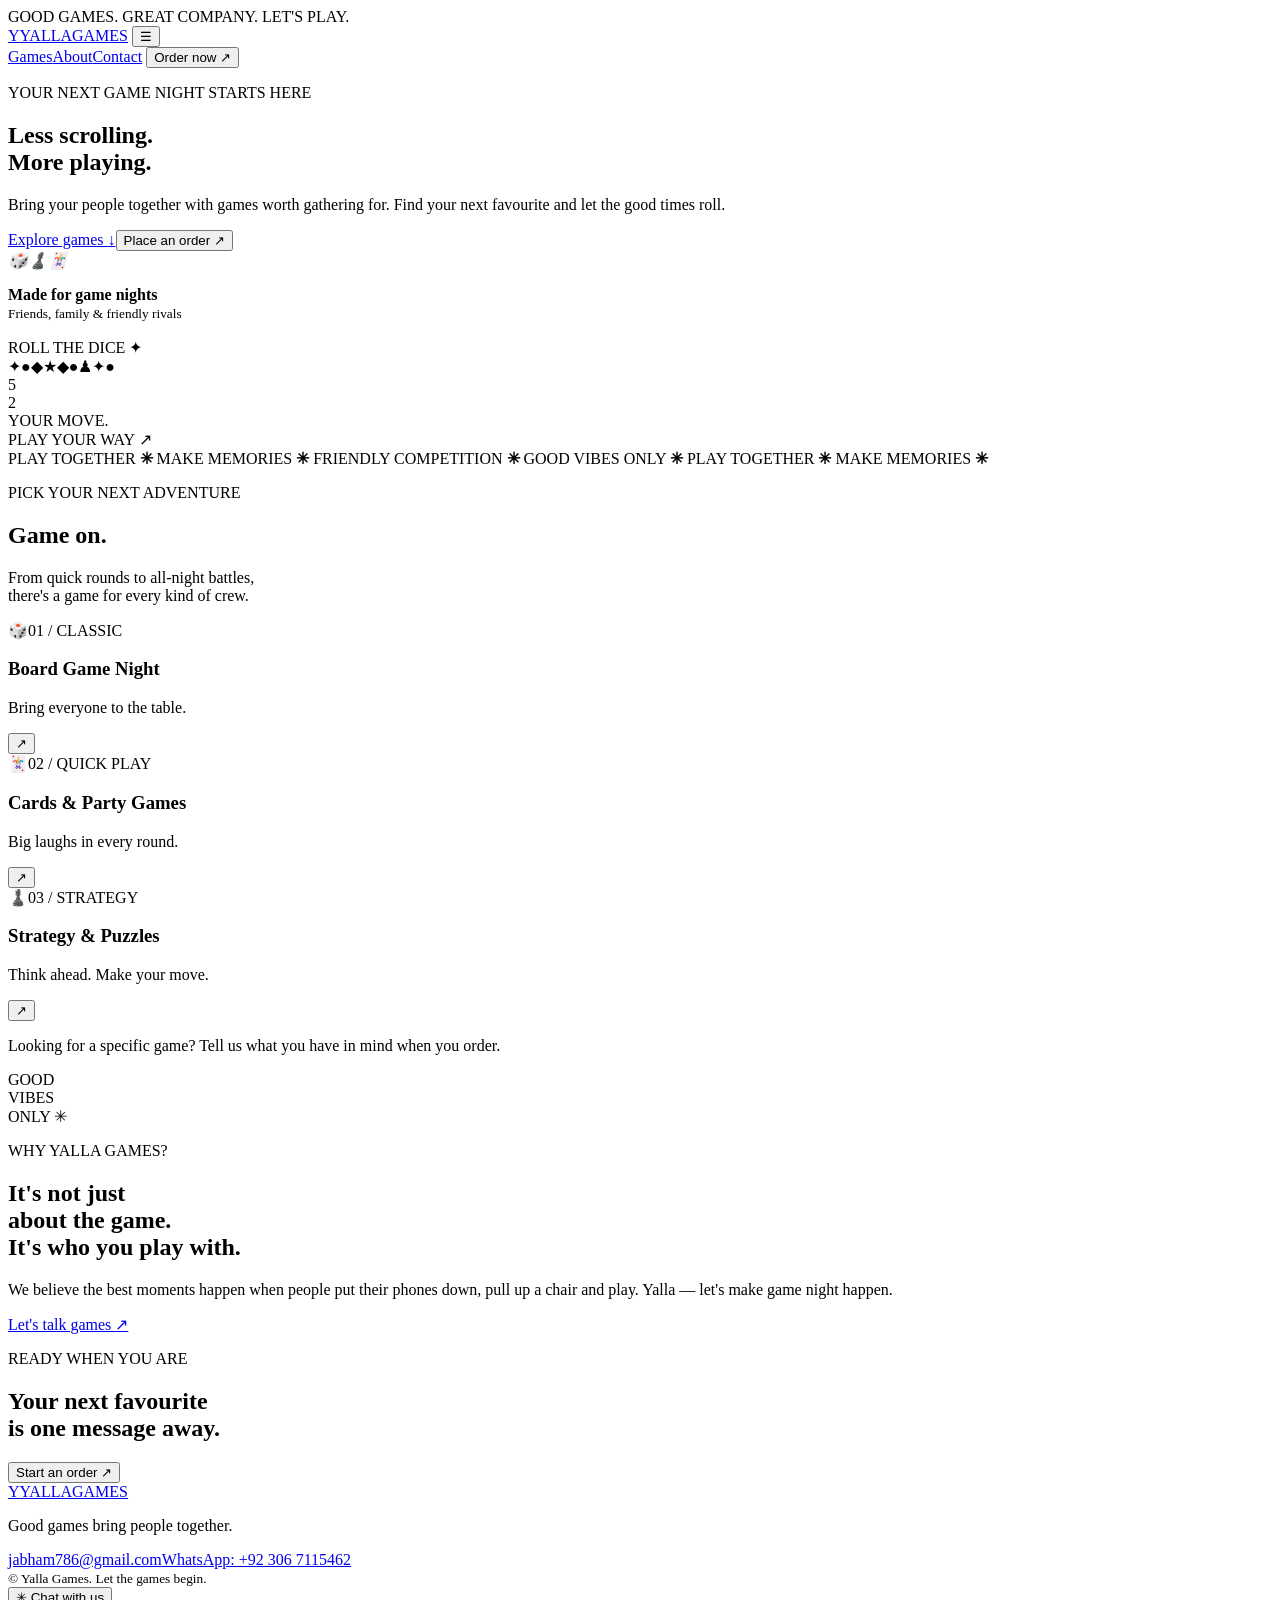
==== index.html @ 692beaf0 "Build responsive Yalla Games storefront and order interface" ====
<!doctype html>
<html lang="en">
<head>
  <meta charset="utf-8">
  <meta name="viewport" content="width=device-width, initial-scale=1">
  <meta name="theme-color" content="#101018">
  <meta name="description" content="Yalla Games — discover board games, connect with friends and place your order directly.">
  <title>Yalla Games — Play Together</title>
  <link rel="preconnect" href="https://fonts.googleapis.com">
  <link rel="preconnect" href="https://fonts.gstatic.com" crossorigin>
  <link href="https://fonts.googleapis.com/css2?family=DM+Sans:wght@400;500;600;700&family=Space+Grotesk:wght@500;600;700&display=swap" rel="stylesheet">
  <link rel="stylesheet" href="styles.css">
  <script src="app.js" defer></script>
</head>
<body>
  <div class="announcement">GOOD GAMES. GREAT COMPANY. <span>LET'S PLAY.</span></div>
  <header class="site-header">
    <a class="brand" href="#home" aria-label="Yalla Games home"><span class="brand-mark">Y</span><span>YALLA<span class="brand-light">GAMES</span></span></a>
    <button class="menu-toggle" id="menuToggle" aria-label="Toggle navigation" aria-expanded="false">☰</button>
    <nav class="nav-links" id="navLinks">
      <a href="#games">Games</a><a href="#about">About</a><a href="#contact">Contact</a>
      <button class="button button-small" data-order="General order">Order now <span>↗</span></button>
    </nav>
  </header>

  <main>
    <section class="hero" id="home">
      <div class="hero-copy">
        <p class="eyebrow"><span class="pulse"></span> YOUR NEXT GAME NIGHT STARTS HERE</p>
        <h1>Less scrolling.<br><span>More playing.</span></h1>
        <p class="hero-text">Bring your people together with games worth gathering for. Find your next favourite and let the good times roll.</p>
        <div class="hero-actions"><a class="button" href="#games">Explore games <span>↓</span></a><button class="button button-ghost" data-order="General order">Place an order <span>↗</span></button></div>
        <div class="hero-proof"><div class="avatar-stack"><i>🎲</i><i>♟️</i><i>🃏</i></div><p><strong>Made for game nights</strong><br><small>Friends, family & friendly rivals</small></p></div>
      </div>
      <div class="hero-art" aria-label="Board game inspired illustration">
        <div class="art-glow"></div><div class="floating-tag tag-top">ROLL THE DICE ✦</div>
        <div class="game-board"><div class="board-grid"><span>✦</span><span>●</span><span>◆</span><span>★</span><span>◆</span><span>●</span><span>♟</span><span>✦</span><span>●</span></div><div class="dice dice-one">5</div><div class="dice dice-two">2</div><div class="board-caption">YOUR MOVE.</div></div>
        <div class="floating-tag tag-bottom">PLAY YOUR WAY ↗</div>
      </div>
    </section>

    <section class="ticker" aria-label="Yalla Games highlights"><div>PLAY TOGETHER <b>✳</b> MAKE MEMORIES <b>✳</b> FRIENDLY COMPETITION <b>✳</b> GOOD VIBES ONLY <b>✳</b> PLAY TOGETHER <b>✳</b> MAKE MEMORIES <b>✳</b></div></section>

    <section class="section games-section" id="games">
      <div class="section-heading"><div><p class="eyebrow">PICK YOUR NEXT ADVENTURE</p><h2>Game on<span>.</span></h2></div><p>From quick rounds to all-night battles,<br>there's a game for every kind of crew.</p></div>
      <div class="game-grid">
        <article class="game-card game-purple"><div class="game-visual"><span class="visual-symbol">🎲</span><span class="visual-label">01 / CLASSIC</span></div><div class="game-info"><div><h3>Board Game Night</h3><p>Bring everyone to the table.</p></div><button class="round-arrow" data-order="Board Game Night" aria-label="Order Board Game Night">↗</button></div></article>
        <article class="game-card game-orange"><div class="game-visual"><span class="visual-symbol">🃏</span><span class="visual-label">02 / QUICK PLAY</span></div><div class="game-info"><div><h3>Cards & Party Games</h3><p>Big laughs in every round.</p></div><button class="round-arrow" data-order="Cards & Party Games" aria-label="Order Cards and Party Games">↗</button></div></article>
        <article class="game-card game-green"><div class="game-visual"><span class="visual-symbol">♟️</span><span class="visual-label">03 / STRATEGY</span></div><div class="game-info"><div><h3>Strategy & Puzzles</h3><p>Think ahead. Make your move.</p></div><button class="round-arrow" data-order="Strategy & Puzzles" aria-label="Order Strategy and Puzzles">↗</button></div></article>
      </div>
      <p class="catalog-note">Looking for a specific game? Tell us what you have in mind when you order.</p>
    </section>

    <section class="about-section" id="about"><div class="about-stamp">GOOD<br>VIBES<br>ONLY ✳</div><div><p class="eyebrow">WHY YALLA GAMES?</p><h2>It's not just<br>about the game.<br><span>It's who you play with.</span></h2><p class="about-copy">We believe the best moments happen when people put their phones down, pull up a chair and play. Yalla — let's make game night happen.</p><a class="text-link" href="#contact">Let's talk games <span>↗</span></a></div></section>

    <section class="order-banner" id="contact"><div><p class="eyebrow">READY WHEN YOU ARE</p><h2>Your next favourite<br>is one message away.</h2></div><button class="button button-light" data-order="General order">Start an order <span>↗</span></button></section>
  </main>

  <footer class="footer"><a class="brand" href="#home"><span class="brand-mark">Y</span><span>YALLA<span class="brand-light">GAMES</span></span></a><p>Good games bring people together.</p><div class="footer-contact"><a href="mailto:jabham786@gmail.com">jabham786@gmail.com</a><a href="https://wa.me/923067115462" target="_blank" rel="noopener noreferrer">WhatsApp: +92 306 7115462</a></div><small>© <span id="year"></span> Yalla Games. Let the games begin.</small></footer>

  <div class="modal-backdrop" id="orderModal" hidden>
    <section class="order-modal" role="dialog" aria-modal="true" aria-labelledby="orderTitle">
      <button class="modal-close" id="closeModal" aria-label="Close order form">×</button>
      <p class="eyebrow">LET'S GET YOUR ORDER STARTED</p><h2 id="orderTitle">Make your move<span>.</span></h2>
      <p class="modal-intro">Share a few details. We'll prepare your order message for WhatsApp so our team can confirm availability and pricing.</p>
      <form id="orderForm">
        <label for="customerName">Your name</label><input id="customerName" name="name" autocomplete="name" required placeholder="Enter your name">
        <label for="customerPhone">Your WhatsApp number</label><input id="customerPhone" name="phone" autocomplete="tel" required placeholder="+92 3XX XXXXXXX">
        <label for="gameChoice">What would you like?</label><input id="gameChoice" name="game" required placeholder="Game or product name">
        <div class="form-row"><div><label for="quantity">Quantity</label><input id="quantity" name="quantity" type="number" min="1" max="99" value="1" required></div><div><label for="emailAddress">Email (optional)</label><input id="emailAddress" name="email" type="email" placeholder="you@example.com"></div></div>
        <label for="orderNotes">Extra details (optional)</label><textarea id="orderNotes" name="notes" rows="3" placeholder="Any preferences or questions?"></textarea>
        <button class="button form-submit" type="submit">Continue to WhatsApp <span>↗</span></button>
        <p class="form-footnote">No payment is taken here. Your order is not confirmed until Yalla Games replies.</p>
      </form>
    </section>
  </div>

  <aside class="chat-widget" aria-label="Yalla Order Assistant">
    <div class="chat-panel" id="chatPanel" hidden>
      <div class="chat-header"><div class="chat-avatar">Y</div><div><strong>Yalla Order Assistant</strong><small><span class="online-dot"></span> Here to help</small></div><button id="chatClose" aria-label="Close chat">×</button></div>
      <div class="chat-messages" id="chatMessages" aria-live="polite"><div class="message assistant">Hey there! 👋 Welcome to Yalla Games. Looking for a game, or ready to place an order?</div></div>
      <div class="chat-suggestions"><button data-chat="I want to place an order">Place an order</button><button data-chat="How do I contact you?">Contact details</button></div>
      <form id="chatForm" class="chat-input"><input id="chatInput" aria-label="Type your message" placeholder="Type a message..." autocomplete="off"><button aria-label="Send message">➤</button></form>
    </div>
    <button class="chat-launcher" id="chatLauncher" aria-expanded="false"><span>✳</span> Chat with us</button>
  </aside>
</body>
</html>
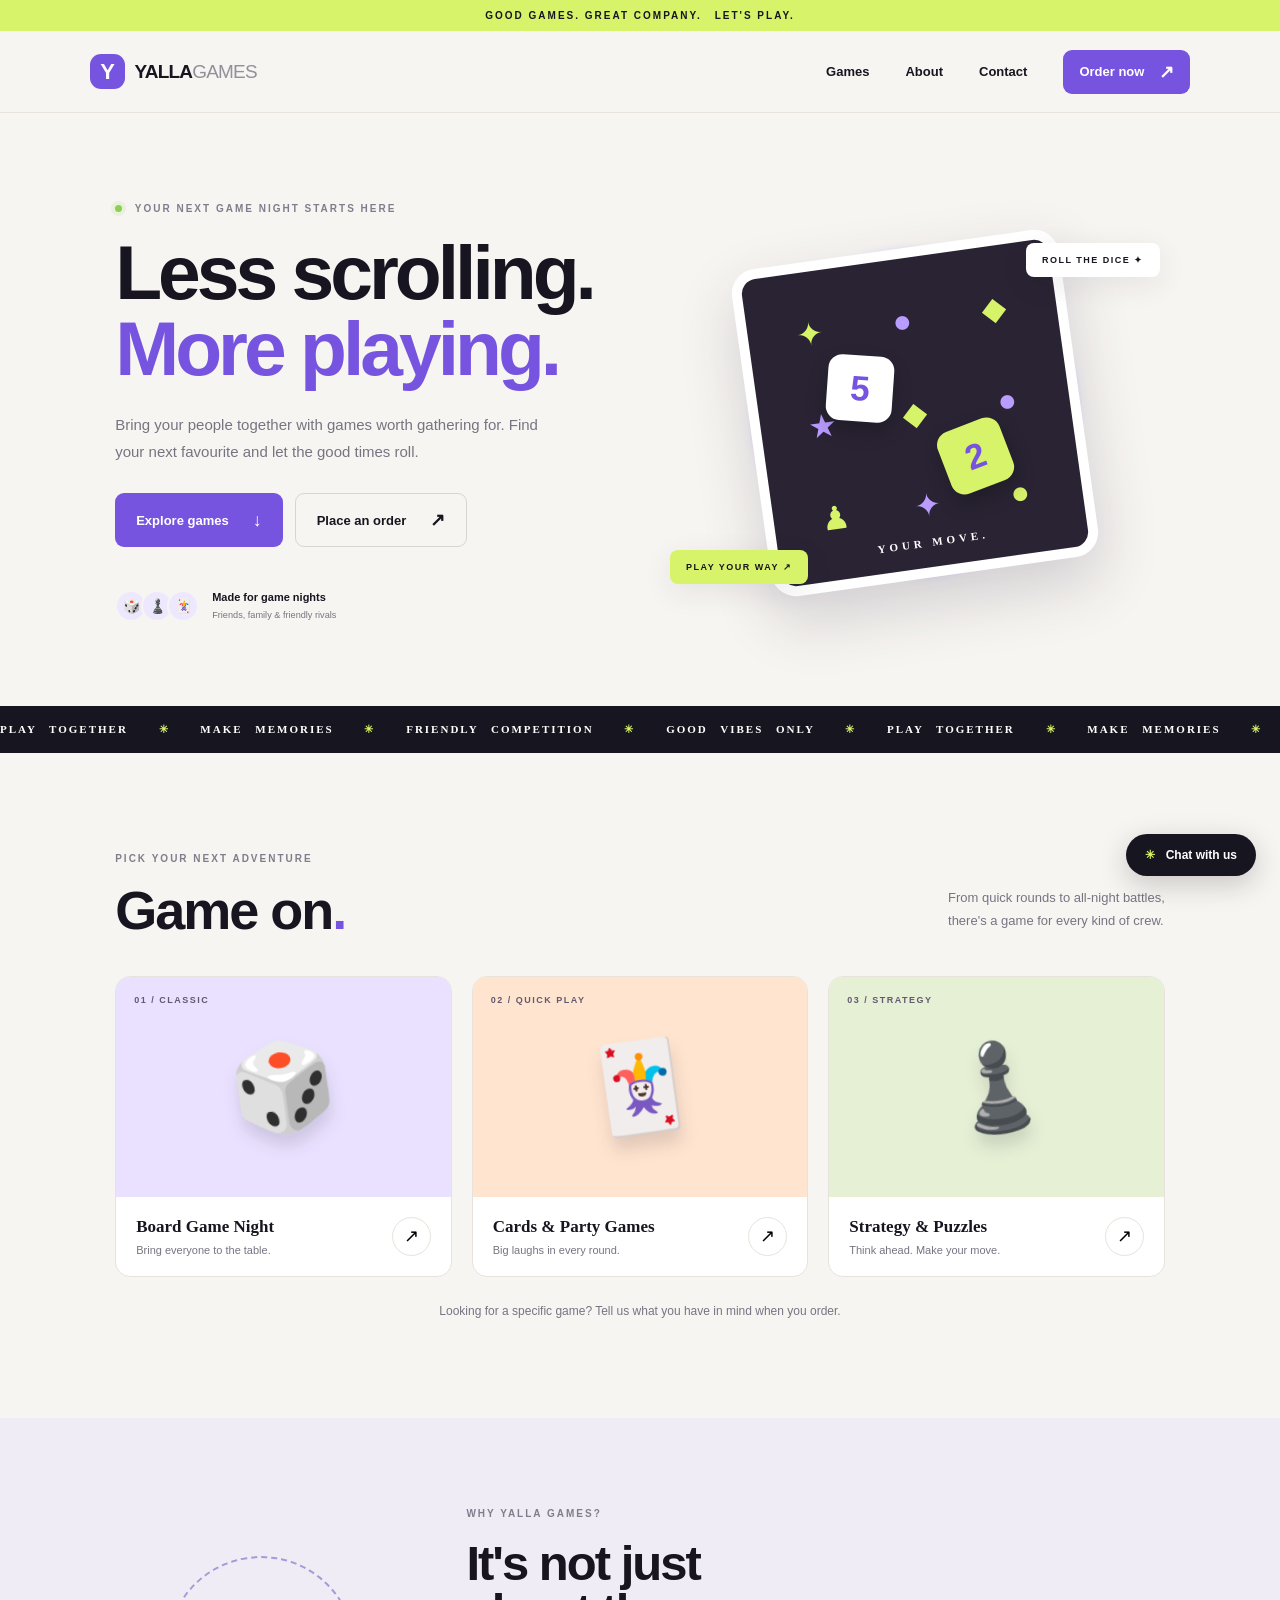
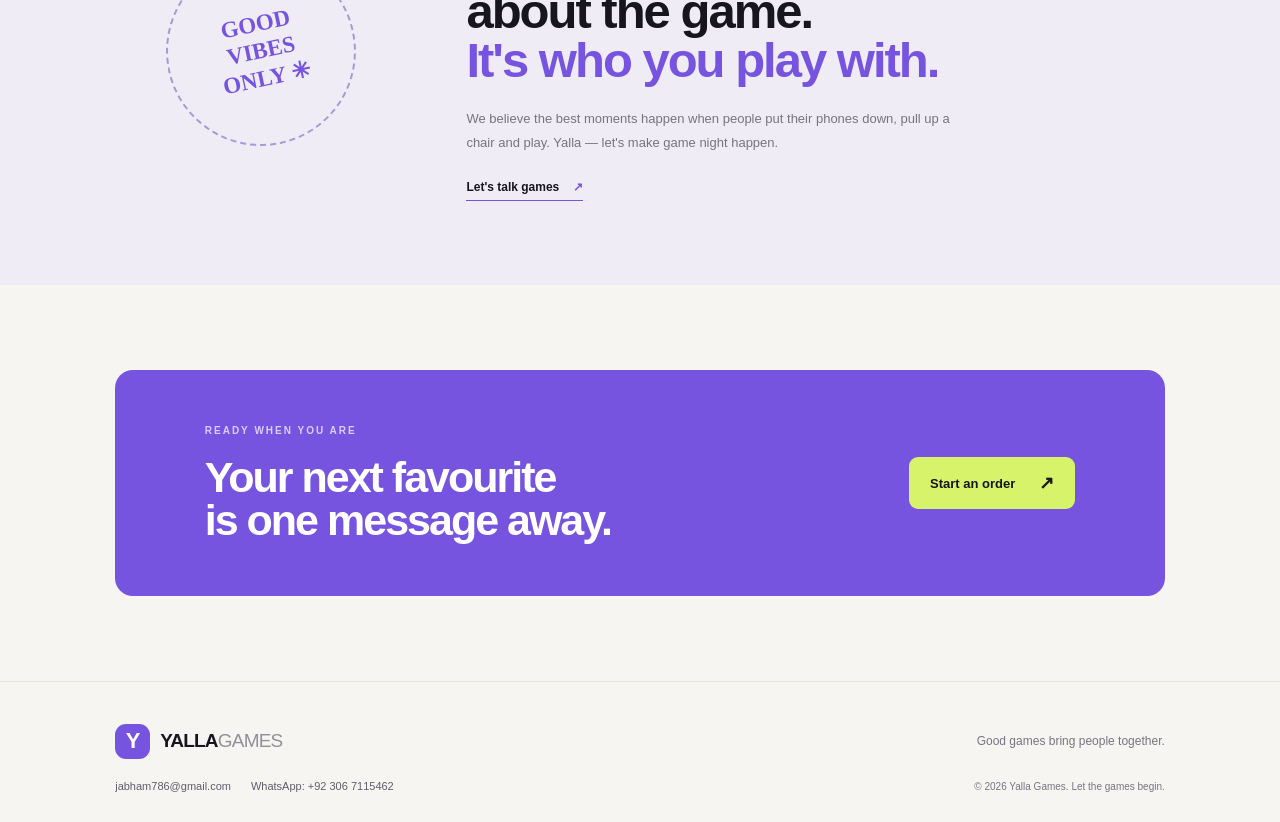
==== commit 9b435065: "Add customer order tracking and backend result UI" ====
--- a/index.html
+++ b/index.html
@@ -72,6 +72,17 @@
         <button class="button form-submit" type="submit">Continue to WhatsApp <span>↗</span></button>
         <p class="form-footnote">No payment is taken here. Your order is not confirmed until Yalla Games replies.</p>
       </form>
+      <div id="orderResult" class="order-result" role="status" hidden></div>
+      <div class="status-check">
+        <h3>Already placed an order?</h3>
+        <p>Use your order reference and private access token to check its latest status.</p>
+        <form id="statusForm">
+          <label for="statusReference">Order reference</label><input id="statusReference" required placeholder="YG-YYMMDD-XXXXXXXX">
+          <label for="statusToken">Private access token</label><input id="statusToken" type="password" autocomplete="off" placeholder="Paste your private token">
+          <button class="button" type="submit">Check order status</button>
+          <p id="statusResult" role="status"></p>
+        </form>
+      </div>
     </section>
   </div>
 
--- a/styles.css
+++ b/styles.css
@@ -0,0 +1 @@
+:root{--ink:#17151f;--muted:#777482;--paper:#f7f5f1;--purple:#7654df;--lime:#d7f36a;--line:#e7e3dc}*{box-sizing:border-box}html{scroll-behavior:smooth}body{margin:0;background:var(--paper);color:var(--ink);font-family:"DM Sans",sans-serif}button,input,textarea{font:inherit}button,a{-webkit-tap-highlight-color:transparent}a{color:inherit;text-decoration:none}.announcement{padding:10px 5%;background:var(--lime);text-align:center;font-size:10px;font-weight:800;letter-spacing:2px}.announcement span{margin-left:8px}.site-header{height:82px;padding:0 7%;display:flex;align-items:center;justify-content:space-between;border-bottom:1px solid var(--line)}.brand{display:flex;align-items:center;gap:10px;font:700 19px "Space Grotesk",sans-serif;letter-spacing:-.8px}.brand-mark{width:35px;height:35px;border-radius:11px;background:var(--purple);color:white;display:grid;place-items:center;font-size:22px}.brand-light{font-weight:500;color:#938f9b}.nav-links{display:flex;align-items:center;gap:36px;font-size:13px;font-weight:600}.nav-links>a:hover,.footer a:hover{color:var(--purple)}.button{border:0;border-radius:9px;background:var(--purple);color:white;padding:15px 21px;font-weight:700;font-size:13px;display:inline-flex;align-items:center;gap:24px;justify-content:center;cursor:pointer;transition:transform .2s,background .2s}.button:hover{transform:translateY(-2px);background:#6240ca}.button span{font-size:18px}.button-small{padding:11px 16px;gap:15px}.button-ghost{background:transparent;color:var(--ink);border:1px solid #d9d5ce}.button-ghost:hover{background:white;color:var(--ink)}.menu-toggle{display:none;border:0;background:none;font-size:25px}.hero{padding:90px 9% 84px;display:grid;grid-template-columns:1fr 1fr;align-items:center;gap:50px;min-height:570px;overflow:hidden}.eyebrow{font-size:10px;letter-spacing:2px;font-weight:800;color:#827c8c;margin:0 0 20px}.pulse{display:inline-block;width:7px;height:7px;background:#8dcf54;border-radius:50%;margin-right:8px;box-shadow:0 0 0 4px #8dcf5422}.hero h1,.section-heading h2,.about-section h2,.order-banner h2{font:700 clamp(48px,6vw,78px)/.99 "Space Grotesk",sans-serif;letter-spacing:-4px;margin:0}.hero h1 span,.about-section h2 span{color:var(--purple)}.hero-text{max-width:440px;color:var(--muted);line-height:1.8;font-size:15px;margin:25px 0 28px}.hero-actions{display:flex;gap:12px;flex-wrap:wrap}.hero-proof{display:flex;align-items:center;gap:13px;margin-top:42px}.avatar-stack{display:flex}.avatar-stack i{font-style:normal;width:32px;height:32px;border:2px solid var(--paper);border-radius:50%;background:#eee8ff;display:grid;place-items:center;margin-left:-6px;font-size:14px}.avatar-stack i:first-child{margin-left:0}.hero-proof p{font-size:11px;line-height:1.5;margin:0}.hero-proof small{color:var(--muted)}.hero-art{height:390px;position:relative;display:grid;place-items:center}.art-glow{position:absolute;width:330px;height:330px;background:#e7defe;border-radius:50%;filter:blur(3px)}.game-board{position:relative;width:min(330px,80%);aspect-ratio:1;background:#292333;border:10px solid white;border-radius:25px;box-shadow:0 25px 60px #32254c30;transform:rotate(-8deg);padding:22px;display:flex;align-items:center;justify-content:center}.board-grid{display:grid;grid-template-columns:repeat(3,1fr);gap:13px;width:100%;height:100%;align-items:center;justify-items:center;color:var(--lime);font-size:32px}.board-grid span:nth-child(2n){color:#b99cff}.dice{position:absolute;width:66px;height:66px;border-radius:14px;background:#fff;box-shadow:0 9px 20px #0003;display:grid;place-items:center;color:var(--purple);font:700 35px "Space Grotesk",sans-serif}.dice-one{top:29%;left:23%;transform:rotate(12deg)}.dice-two{bottom:23%;right:22%;background:var(--lime);transform:rotate(-13deg)}.board-caption{position:absolute;bottom:19px;color:#fff;font:700 11px "Space Grotesk";letter-spacing:4px}.floating-tag{position:absolute;z-index:2;background:white;padding:12px 16px;border-radius:8px;font-size:9px;font-weight:800;letter-spacing:1.5px;box-shadow:0 8px 30px #241a3215}.tag-top{top:25px;right:1%}.tag-bottom{bottom:24px;left:1%;background:var(--lime)}.ticker{overflow:hidden;background:var(--ink);color:white;padding:17px 0;white-space:nowrap;font:600 11px "Space Grotesk";letter-spacing:2px}.ticker div{word-spacing:8px;text-align:center}.ticker b{color:var(--lime);padding:0 18px}.section{padding:100px 9%}.section-heading{display:flex;justify-content:space-between;align-items:end;margin-bottom:38px}.section-heading h2{font-size:54px;letter-spacing:-2px}.section-heading h2 span,.order-modal h2 span{color:var(--purple)}.section-heading>p{color:var(--muted);font-size:13px;line-height:1.8;margin:0 0 5px}.game-grid{display:grid;grid-template-columns:repeat(3,1fr);gap:20px}.game-card{background:white;border:1px solid var(--line);border-radius:15px;overflow:hidden;transition:transform .25s,box-shadow .25s}.game-card:hover{transform:translateY(-5px);box-shadow:0 15px 35px #27202b10}.game-visual{height:220px;display:grid;place-items:center;position:relative;overflow:hidden}.game-purple .game-visual{background:#e9e1ff}.game-orange .game-visual{background:#ffe4cf}.game-green .game-visual{background:#e5f0d5}.visual-symbol{font-size:85px;filter:drop-shadow(0 12px 8px #211a2822);transform:rotate(-8deg)}.visual-label{position:absolute;top:18px;left:18px;font-size:9px;font-weight:800;letter-spacing:1.5px;color:#625a70}.game-info{padding:20px;display:flex;align-items:center;justify-content:space-between}.game-info h3{font:700 17px "Space Grotesk";margin:0 0 7px}.game-info p{font-size:11px;color:var(--muted);margin:0}.round-arrow{width:39px;height:39px;border:1px solid var(--line);border-radius:50%;background:white;font-size:18px;cursor:pointer}.round-arrow:hover{background:var(--purple);color:white}.catalog-note{text-align:center;color:var(--muted);font-size:12px;margin:27px 0 0}.about-section{background:#efecf5;padding:90px 13%;display:grid;grid-template-columns:230px 1fr;gap:70px;align-items:center}.about-stamp{width:190px;height:190px;border:2px dashed #a899d8;border-radius:50%;display:grid;place-content:center;text-align:center;color:var(--purple);font:700 23px/1.2 "Space Grotesk";transform:rotate(-12deg)}.about-section h2{font-size:49px;letter-spacing:-2px}.about-copy{max-width:490px;color:var(--muted);line-height:1.8;font-size:13px;margin:23px 0}.text-link{font-size:12px;font-weight:800;border-bottom:1px solid var(--purple);padding-bottom:6px}.text-link span{margin-left:10px;color:var(--purple)}.order-banner{margin:85px 9%;border-radius:18px;background:var(--purple);color:white;padding:55px 7%;display:flex;justify-content:space-between;align-items:center;gap:25px}.order-banner .eyebrow{color:#d9ceff}.order-banner h2{font-size:43px;letter-spacing:-2px}.button-light{background:var(--lime);color:var(--ink);white-space:nowrap}.button-light:hover{background:#e5ff8c;color:var(--ink)}.footer{padding:40px 9% 30px;display:grid;grid-template-columns:1fr 1fr;gap:20px;border-top:1px solid var(--line);align-items:center}.footer>p{font-size:12px;color:var(--muted);text-align:right}.footer-contact{display:flex;gap:20px;flex-wrap:wrap;font-size:11px;color:#625d6b}.footer>small{justify-self:end;color:var(--muted);font-size:10px}.modal-backdrop{position:fixed;inset:0;background:#171320b8;z-index:20;display:grid;place-items:center;padding:20px;overflow-y:auto}.modal-backdrop[hidden],.chat-panel[hidden]{display:none}.order-modal{position:relative;background:var(--paper);width:min(100%,520px);max-height:calc(100vh - 40px);overflow-y:auto;border-radius:17px;padding:35px}.modal-close{position:absolute;right:20px;top:16px;border:0;background:none;font-size:28px;cursor:pointer;color:var(--muted)}.order-modal h2{font:700 36px "Space Grotesk";letter-spacing:-1.5px;margin:0}.modal-intro{font-size:12px;line-height:1.7;color:var(--muted);margin:12px 0 22px}.order-modal form label{display:block;font-size:11px;font-weight:700;margin:13px 0 7px}.order-modal input,.order-modal textarea{width:100%;border:1px solid #ddd8e1;background:white;border-radius:8px;padding:12px;font-size:12px;outline:none}.order-modal input:focus,.order-modal textarea:focus{border-color:var(--purple);box-shadow:0 0 0 3px #7654df1b}.order-modal textarea{resize:vertical}.form-row{display:grid;grid-template-columns:1fr 1fr;gap:13px}.form-submit{width:100%;margin-top:20px}.form-footnote{text-align:center;color:var(--muted);font-size:10px;line-height:1.5}.chat-widget{position:fixed;right:24px;bottom:24px;z-index:15}.chat-launcher{border:0;background:var(--ink);color:white;border-radius:30px;padding:14px 19px;box-shadow:0 8px 28px #17132035;cursor:pointer;font-size:12px;font-weight:700}.chat-launcher span{color:var(--lime);margin-right:7px}.chat-panel{width:min(350px,calc(100vw - 32px));height:440px;background:white;border-radius:15px;box-shadow:0 15px 60px #17132030;overflow:hidden;margin-bottom:12px;display:flex;flex-direction:column}.chat-header{background:var(--ink);color:white;padding:15px;display:flex;align-items:center;gap:10px}.chat-avatar{width:35px;height:35px;background:var(--purple);border-radius:11px;display:grid;place-items:center;font:700 20px "Space Grotesk"}.chat-header strong{font-size:12px;display:block}.chat-header small{font-size:10px;color:#c3bdce}.online-dot{display:inline-block;width:6px;height:6px;border-radius:50%;background:#9fe26e;margin-right:4px}.chat-header>button{margin-left:auto;border:0;background:none;color:white;font-size:24px;cursor:pointer}.chat-messages{padding:15px;display:flex;flex-direction:column;gap:10px;overflow-y:auto;flex:1;background:#faf9fc}.message{max-width:88%;padding:11px 12px;border-radius:12px;font-size:11px;line-height:1.6}.message.assistant{background:white;border:1px solid var(--line);align-self:flex-start}.message.user{background:#eee8ff;align-self:flex-end}.chat-suggestions{padding:8px 12px;display:flex;gap:7px;flex-wrap:wrap}.chat-suggestions button{border:1px solid #d9d0f5;background:white;color:var(--purple);padding:7px 9px;border-radius:20px;font-size:10px;cursor:pointer}.chat-input{padding:10px;border-top:1px solid var(--line);display:flex;gap:8px}.chat-input input{min-width:0;flex:1;border:1px solid var(--line);border-radius:20px;padding:10px 13px;font-size:11px;outline:none}.chat-input button{width:36px;border:0;border-radius:50%;background:var(--purple);color:white;cursor:pointer}@media(max-width:800px){.site-header{height:70px;padding:0 5%}.menu-toggle{display:block}.nav-links{display:none;position:absolute;z-index:10;top:122px;left:0;right:0;background:var(--paper);padding:22px 6%;border-bottom:1px solid var(--line);flex-direction:column;align-items:stretch;gap:20px}.nav-links.open{display:flex}.hero{padding:65px 7%;grid-template-columns:1fr;gap:20px}.hero-art{height:330px;grid-row:1}.hero-copy{grid-row:2}.section{padding:75px 7%}.game-grid{grid-template-columns:1fr 1fr}.game-card:last-child{grid-column:span 2}.about-section{padding:70px 8%;grid-template-columns:1fr;gap:35px}.about-stamp{width:130px;height:130px;font-size:17px}.order-banner{margin:60px 6%;padding:40px 7%;align-items:flex-start;flex-direction:column}.footer{padding:35px 7%}}@media(max-width:520px){.announcement{font-size:8px}.hero h1{font-size:57px}.hero-art{height:280px}.game-board{width:260px;padding:16px}.board-grid{font-size:25px;gap:7px}.dice{width:54px;height:54px}.section-heading{display:block}.section-heading>p{margin-top:15px}.section-heading h2{font-size:46px}.game-grid{grid-template-columns:1fr}.game-card:last-child{grid-column:auto}.game-visual{height:190px}.about-section h2{font-size:40px}.order-banner h2{font-size:35px}.footer{grid-template-columns:1fr}.footer>p,.footer>small{justify-self:start;text-align:left}.form-row{grid-template-columns:1fr}.order-modal{padding:28px 22px}.chat-widget{right:14px;bottom:14px}}
